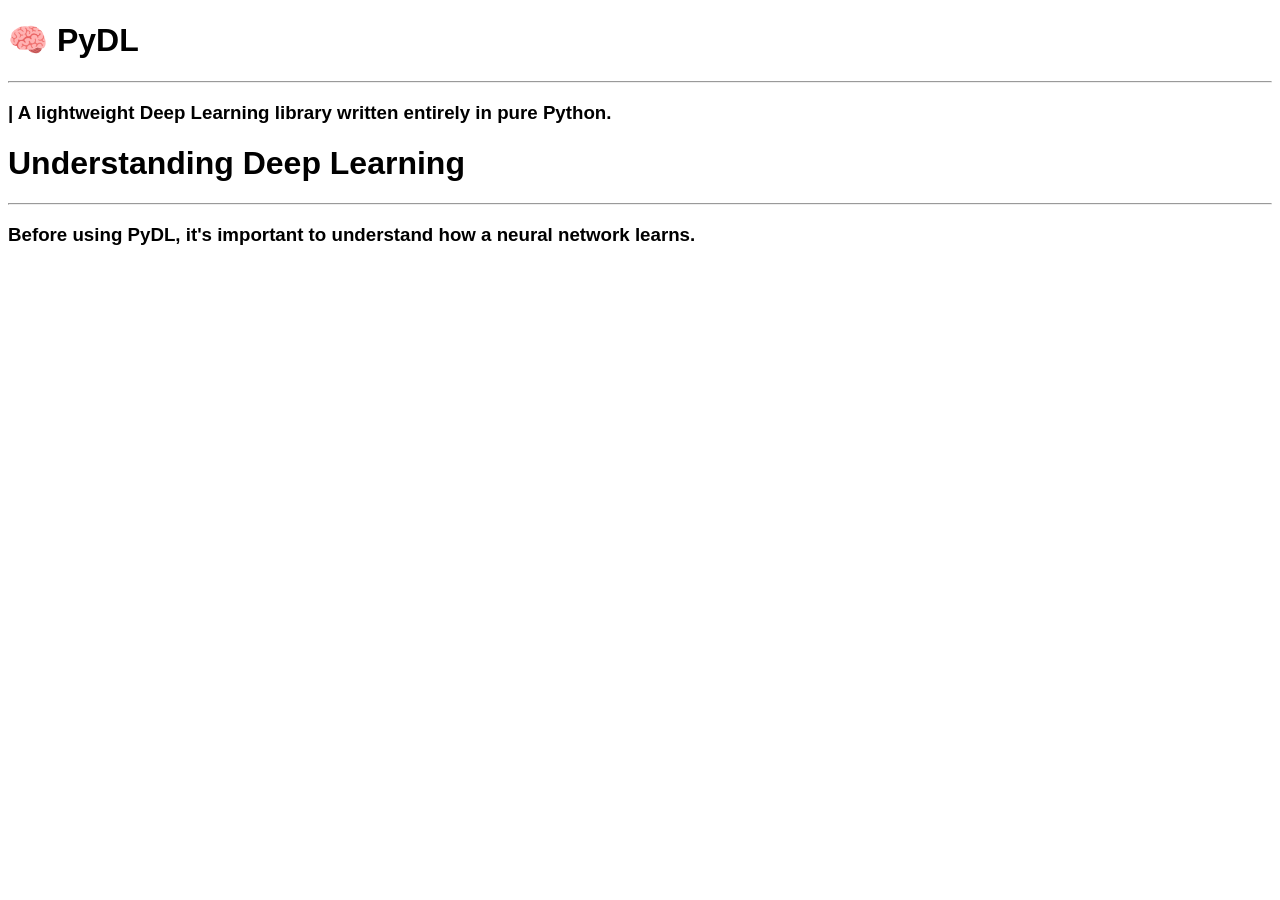
==== index.html @ 9ae1504d "Create index.html" ====
<!DOCTYPE html>
<html lang="fr">
<head>
    <meta charset="UTF-8">
    <meta name="viewport" content="width=device-width, initial-scale=1.0">
    <title>PyDL library of Deep Learning</title>
    <link rel="stylesheet" href="style.css">
</head>
<body style="font-family: Arial; font-weight: normal;">

    <h1>🧠 PyDL</h1>
    <hr>
    <h3>| A lightweight Deep Learning library written entirely in pure Python.</h3>
    <h1>Understanding Deep Learning</h1>
    <hr>
    <h3>Before using PyDL, it's important to understand how a neural network learns.</h3>

</body>
</html>
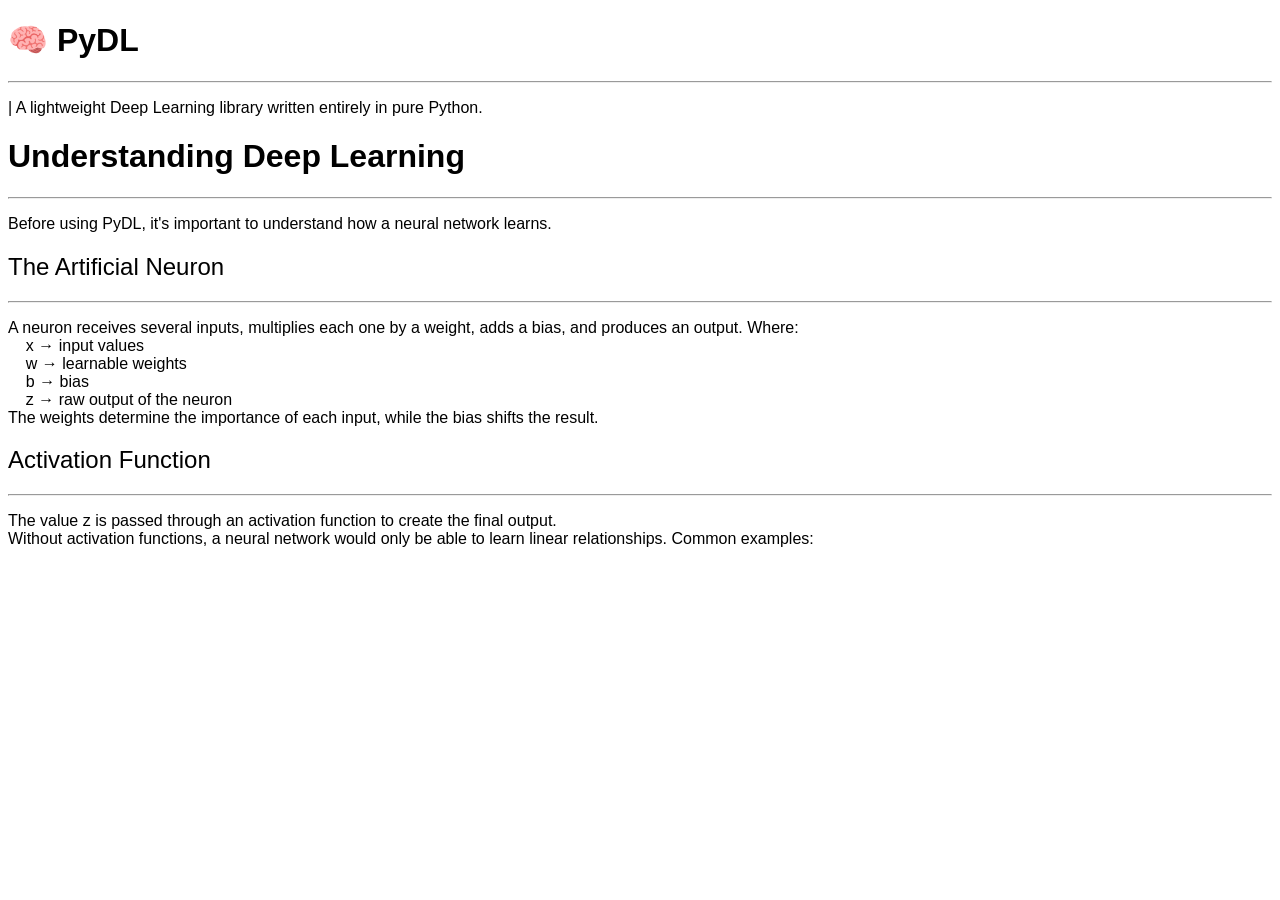
==== commit 83ab50f8: "Update index.html" ====
--- a/index.html
+++ b/index.html
@@ -10,10 +10,30 @@
 
     <h1>🧠 PyDL</h1>
     <hr>
-    <h3>| A lightweight Deep Learning library written entirely in pure Python.</h3>
+    <p>| A lightweight Deep Learning library written entirely in pure Python.</p>
     <h1>Understanding Deep Learning</h1>
     <hr>
-    <h3>Before using PyDL, it's important to understand how a neural network learns.</h3>
+    <p>Before using PyDL, it's important to understand how a neural network learns.</p>
+    <h2>The Artificial Neuron</h2>
+    <hr>
+    <p>A neuron receives several inputs, multiplies each one by a weight, adds a bias, and produces an output.
+
+        Where:<br>
+        
+        &nbsp;&nbsp;&nbsp;&nbsp;x → input values<br>
+        &nbsp;&nbsp;&nbsp;&nbsp;w → learnable weights<br>
+        &nbsp;&nbsp;&nbsp;&nbsp;b → bias<br>
+        &nbsp;&nbsp;&nbsp;&nbsp;z → raw output of the neuron<br>
+        
+        The weights determine the importance of each input, while the bias shifts the result.</p>
+    
+    <h2>Activation Function</h2>
+    <hr>
+    <p>The value z is passed through an activation function to create the final output.<br>
+
+        Without activation functions, a neural network would only be able to learn linear relationships.
+        
+        Common examples:</p>
 
 </body>
 </html>
--- a/style.css
+++ b/style.css
@@ -0,0 +1,8 @@
+bodbody {
+    font-family: Arial, sans-serif;
+    font-weight: normal;
+}
+
+h2, h3, h4, h5, h6 {
+    font-weight: normal;
+}
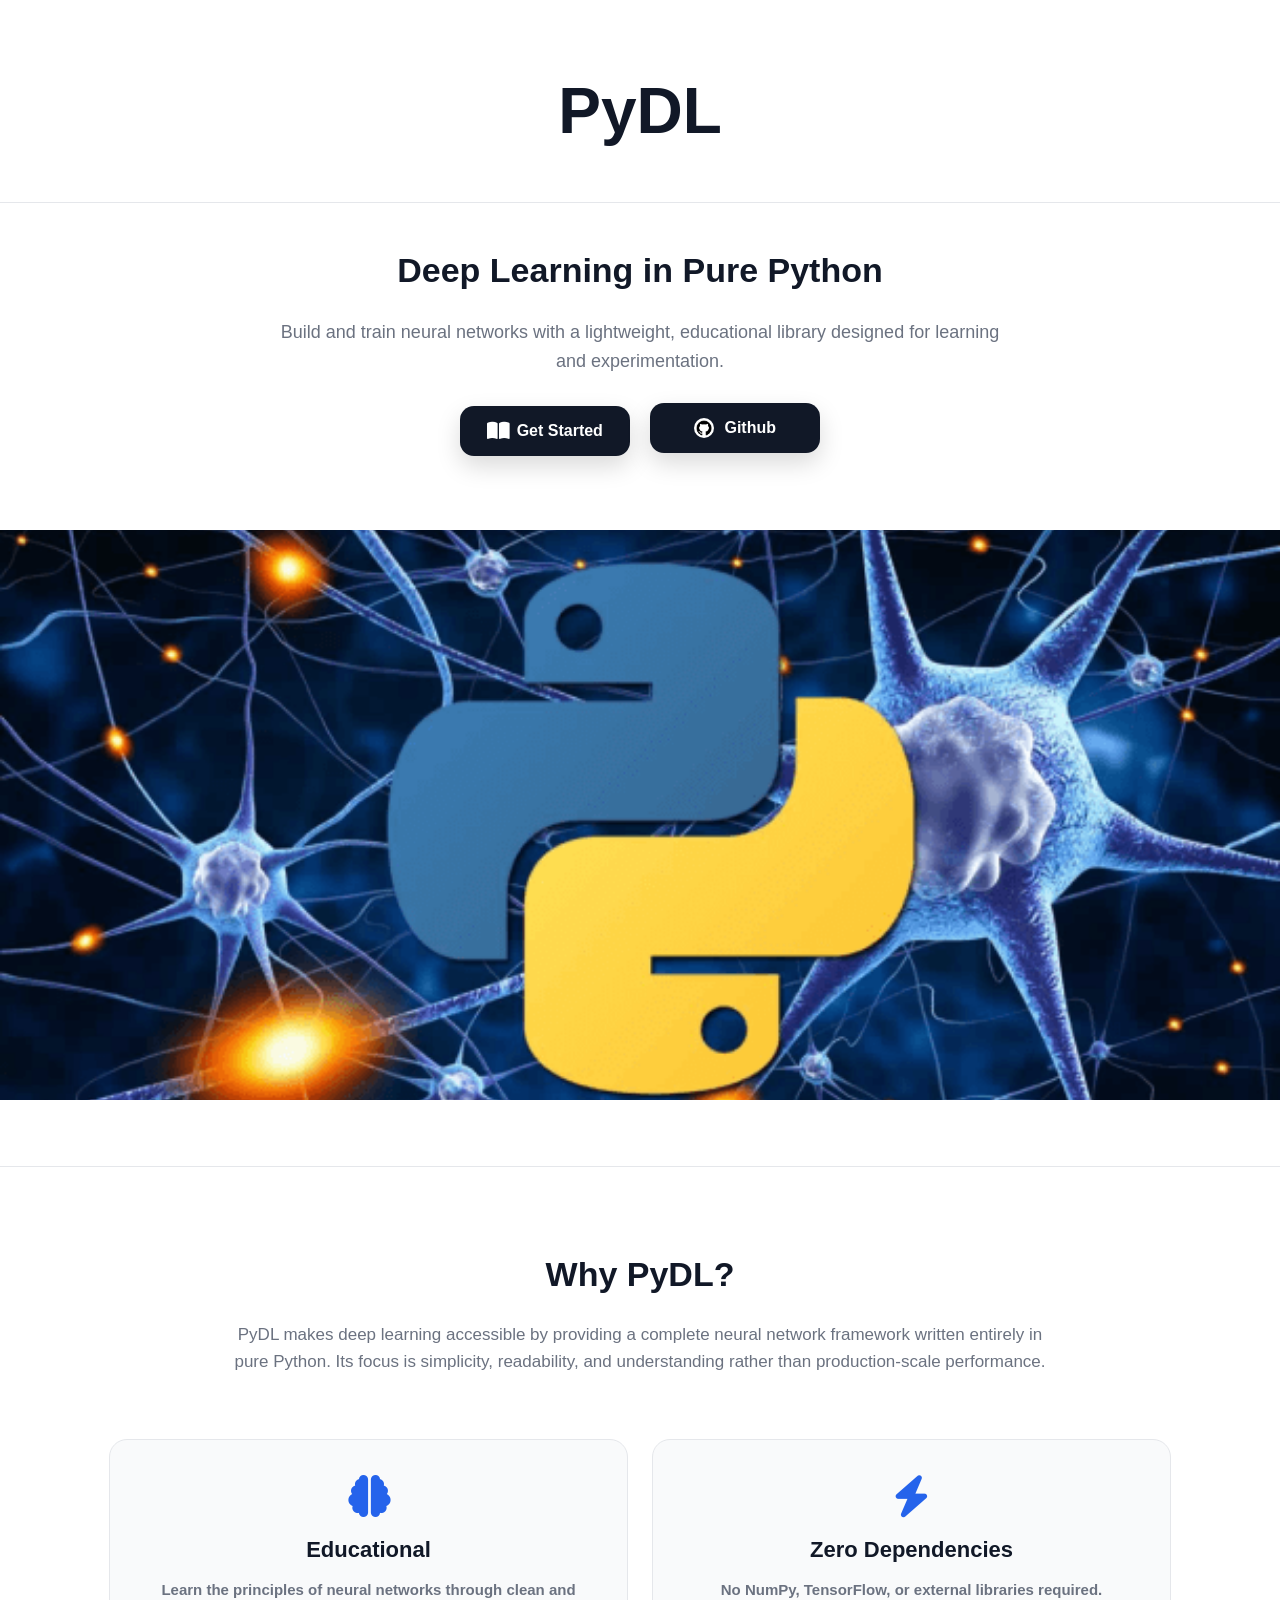
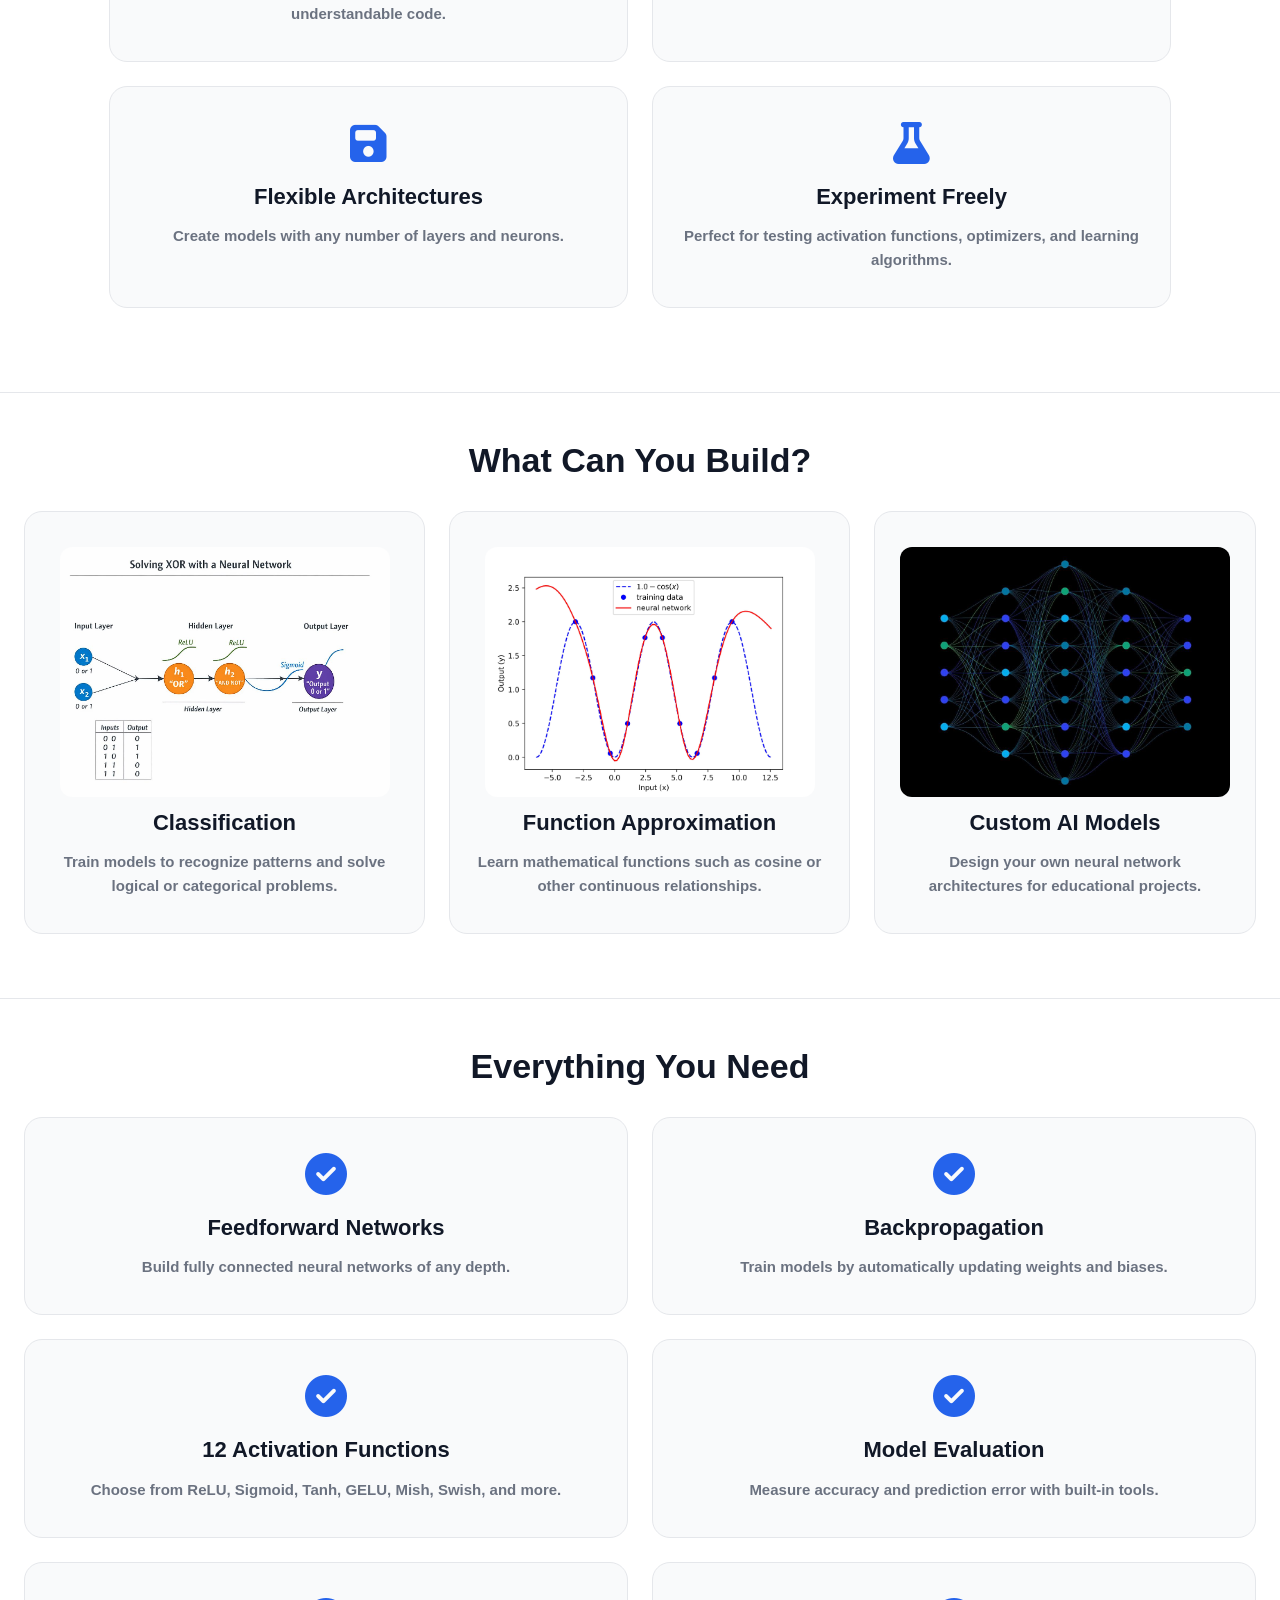
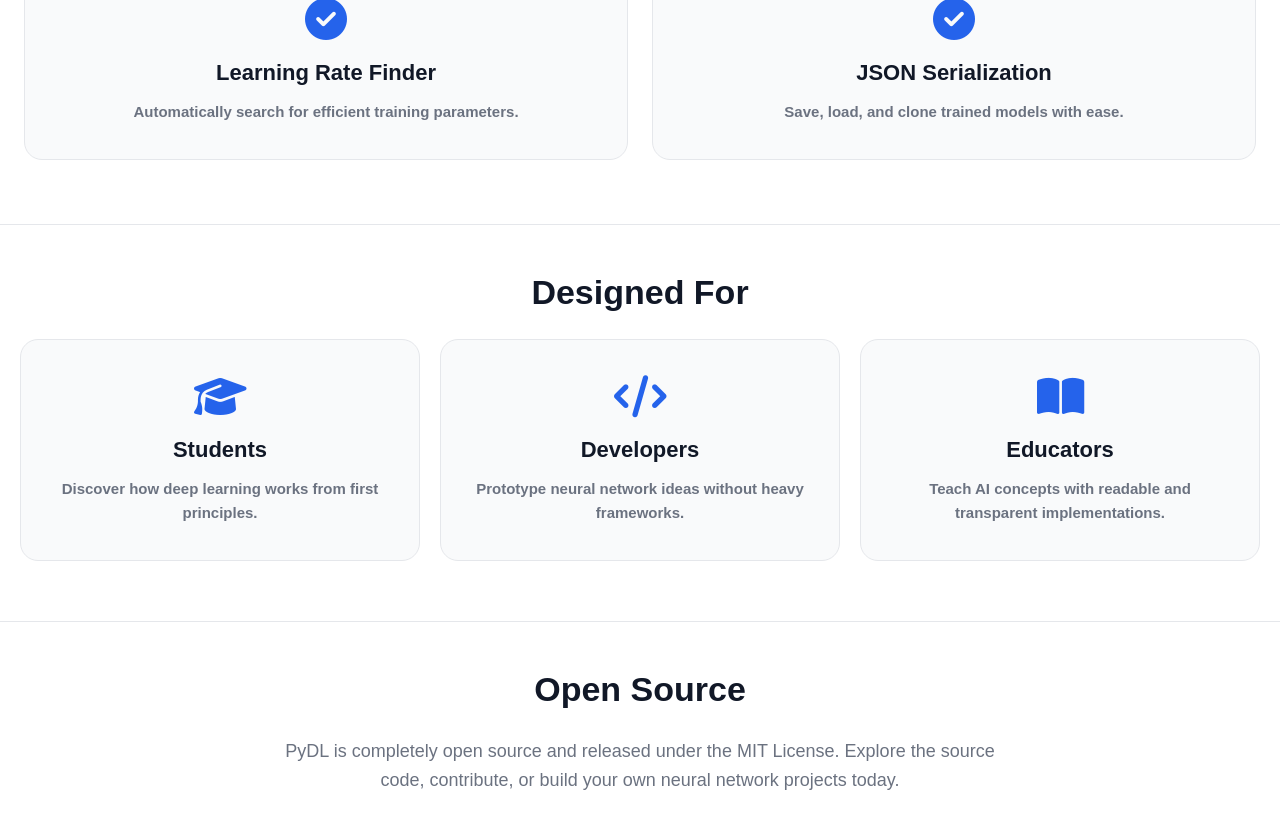
==== commit e4e1531c: "Add files via upload" ====
--- a/index.html
+++ b/index.html
@@ -1,39 +1,147 @@
-<!DOCTYPE html>
-<html lang="fr">
-<head>
-    <meta charset="UTF-8">
-    <meta name="viewport" content="width=device-width, initial-scale=1.0">
-    <title>PyDL library of Deep Learning</title>
-    <link rel="stylesheet" href="style.css">
-</head>
-<body style="font-family: Arial; font-weight: normal;">
-
-    <h1>🧠 PyDL</h1>
-    <hr>
-    <p>| A lightweight Deep Learning library written entirely in pure Python.</p>
-    <h1>Understanding Deep Learning</h1>
-    <hr>
-    <p>Before using PyDL, it's important to understand how a neural network learns.</p>
-    <h2>The Artificial Neuron</h2>
-    <hr>
-    <p>A neuron receives several inputs, multiplies each one by a weight, adds a bias, and produces an output.
-
-        Where:<br>
-        
-        &nbsp;&nbsp;&nbsp;&nbsp;x → input values<br>
-        &nbsp;&nbsp;&nbsp;&nbsp;w → learnable weights<br>
-        &nbsp;&nbsp;&nbsp;&nbsp;b → bias<br>
-        &nbsp;&nbsp;&nbsp;&nbsp;z → raw output of the neuron<br>
-        
-        The weights determine the importance of each input, while the bias shifts the result.</p>
-    
-    <h2>Activation Function</h2>
-    <hr>
-    <p>The value z is passed through an activation function to create the final output.<br>
-
-        Without activation functions, a neural network would only be able to learn linear relationships.
-        
-        Common examples:</p>
-
-</body>
-</html>
+<!DOCTYPE html>
+<html lang="fr">
+<head>
+    <meta charset="UTF-8">
+    <meta name="viewport" content="width=device-width, initial-scale=1.0">
+    <title>PyDL library Python of Deep Learning</title>
+    <link rel="stylesheet" href="style.css">
+    <link rel="stylesheet" href="https://cdnjs.cloudflare.com/ajax/libs/font-awesome/6.7.2/css/all.min.css">
+    <link rel="icon" type="image/png" href="Logoo.png">
+</head>
+<body style="font-family: Arial; font-weight: normal;">
+
+    <h1>PyDL</h1>
+    <hr>
+    <h2>Deep Learning in Pure Python</h2>
+    <p>Build and train neural networks with a lightweight, educational library designed for learning and experimentation.</p>
+    <a href="#features">
+        <button class="github-btn">
+            <i class="fa-solid fa-book-open"></i>
+            <span>Get Started</span>
+        </button>
+    </a>
+    <a href="https://github.com/Adam54-eng/PyDL-library-of-Deep-Learning">
+        <button class="github-btn">
+            <img src="logo.jpg" width="30" height="30">
+            <span>Github</span>
+        </button>
+    </a><br><br>
+    <img src="python.png" class="hero-image"><br>
+    <hr>
+
+    <section id="features">
+        <h2>Why PyDL?</h2>
+        <p>PyDL makes deep learning accessible by providing a complete neural network framework written entirely in pure Python. 
+            Its focus is simplicity, readability, and understanding rather than production-scale performance.
+        </p>
+        <table>
+            <tr>
+                <th>
+                    <i class="fa-solid fa-brain"></i>
+                    <h3>Educational</h3>
+                    <p>Learn the principles of neural networks through clean and understandable code.</p></th>
+                <th>
+                    <i class="fa-solid fa-bolt"></i>
+                    <h3>Zero Dependencies</h3>
+                    <p>No NumPy, TensorFlow, or external libraries required.</p></th>
+            </tr>
+            <tr>
+                <th>
+                    <i class="fa-solid fa-floppy-disk"></i>
+                    <h3>Flexible Architectures</h3>
+                    <p>Create models with any number of layers and neurons.</p></th>
+                <th>
+                    <i class="fa-solid fa-flask"></i>
+                    <h3>Experiment Freely</h3>
+                    <p>Perfect for testing activation functions, optimizers, and learning algorithms.</p></th>
+            </tr>
+        </table>
+    </section>
+    <hr>
+    <h2>What Can You Build?</h2>
+    <table>
+        <tr>
+            <th>
+                <img src="img1.jpg" class="build-image"><br>
+                <h3>Classification</h3>
+                <p>Train models to recognize patterns and solve logical or categorical problems.</p>
+            </th>
+            <th>
+                <img src="img2.jpg" class="build-image"><br>
+                <h3>Function Approximation</h3>
+                <p>Learn mathematical functions such as cosine or other continuous relationships.</p>
+            </th>
+            <th>
+                <img src="img3.jpg" class="build-image"><br>
+                <h3>Custom AI Models</h3>
+                <p>Design your own neural network architectures for educational projects.</p>
+            </th>
+        </tr>
+    </table>
+    <hr>
+    <h2>Everything You Need</h2>
+    <table>
+        <tr>
+            <th>
+                <i class="fa-solid fa-circle-check"></i>
+                <h3>Feedforward Networks</h3>
+                <p>Build fully connected neural networks of any depth.</p>
+            </th>
+            <th>
+                <i class="fa-solid fa-circle-check"></i>
+                <h3>Backpropagation</h3>
+                <p>Train models by automatically updating weights and biases.</p>
+            </th>
+        </tr>
+        <tr>
+            <th>
+                <i class="fa-solid fa-circle-check"></i>
+                <h3>12 Activation Functions</h3>
+                <p>Choose from ReLU, Sigmoid, Tanh, GELU, Mish, Swish, and more.</p>
+            </th>
+            <th>
+                <i class="fa-solid fa-circle-check"></i>
+                <h3>Model Evaluation</h3>
+                <p>Measure accuracy and prediction error with built-in tools.</p>
+            </th>
+        </tr>
+        <tr>
+            <th>
+                <i class="fa-solid fa-circle-check"></i>
+                <h3>Learning Rate Finder</h3>
+                <p>Automatically search for efficient training parameters.</p>
+            </th>
+            <th>
+                <i class="fa-solid fa-circle-check"></i>
+                <h3>JSON Serialization</h3>
+                <p>Save, load, and clone trained models with ease.</p>
+            </th>
+        </tr>
+    </table>
+    <hr>
+    <h2>Designed For</h2>
+    <table class="build-table">
+        <tr>
+            <th>
+                <i class="fa-solid fa-graduation-cap"></i>
+                <h3>Students</h3>
+                <p>Discover how deep learning works from first principles.</p>
+            </th>
+            <th>
+                <i class="fa-solid fa-code"></i>
+                <h3>Developers</h3>
+                <p>Prototype neural network ideas without heavy frameworks.</p>
+            </th>
+            <th>
+                <i class="fa-solid fa-book-open"></i>
+                <h3>Educators</h3>
+                <p>Teach AI concepts with readable and transparent implementations.</p>
+            </th>
+        </tr>
+    </table>
+    <hr>
+    <h2>Open Source</h2>
+    <p>PyDL is completely open source and released under the MIT License. Explore the source code, contribute, or build your own neural network projects today.</p>
+
+</body>
+</html>
--- a/style.css
+++ b/style.css
@@ -1,8 +1,309 @@
-bodbody {
+.github-btn{
+    width: 170px;      /* même largeur */
+    height: 48px;  
+    display: inline-flex;
+    align-items: center;
+    gap: 10px;
+
+    background: #000000;
+    color: white;
+    text-decoration: none;
+
+    padding: 17px 17px;
+    border-radius: 14px;
+
     font-family: Arial, sans-serif;
-    font-weight: normal;
-}
-
-h2, h3, h4, h5, h6 {
-    font-weight: normal;
-}
+    font-size: 17px;
+    font-weight: 600;
+
+    box-shadow: 0 8px 20px rgba(37, 99, 235, 0.35);
+    transition: 0.25s ease;
+}
+
+.github-btn:hover{
+    transform: translateY(-3px);
+    box-shadow: 0 14px 28px rgba(37, 99, 235, 0.45);
+    background: #1D4ED8;
+}
+
+.github-btn img,
+.github-btn i{
+    width: 17px;
+    height: 17px;
+    font-size: 20px;
+    border-radius: 50%;
+}
+
+a{
+    text-decoration: none;
+}
+
+.hero-image{
+    width: 100%;
+    height: auto;
+    display: block;
+}
+
+*{
+    margin: 0;
+    padding: 0;
+    box-sizing: border-box;
+}
+
+html{
+    scroll-behavior: smooth;
+}
+
+body{
+    font-family: Arial, Helvetica, sans-serif;
+    background: #ffffff;
+    color: #111827;
+    line-height: 1.6;
+}
+
+/* ===========================
+   Hero
+=========================== */
+
+h1{
+    font-size: 64px;
+    text-align: center;
+    margin-top: 60px;
+    font-weight: 800;
+}
+
+h2{
+    text-align: center;
+    font-size: 34px;
+    margin-top: 20px;
+    font-weight: 700;
+}
+
+body > p{
+    text-align: center;
+    max-width: 750px;
+    margin: 20px auto;
+    color: #6B7280;
+    font-size: 18px;
+}
+
+/* ===========================
+   Buttons
+=========================== */
+
+a{
+    text-decoration: none;
+}
+
+body > a{
+    display: inline-block;
+    margin: 8px;
+}
+
+body{
+    text-align: center;
+}
+
+.github-btn{
+    width: 170px;
+    height: 50px;
+
+    display: inline-flex;
+    align-items: center;
+    justify-content: center;
+    gap: 10px;
+
+    background: #111827;
+    color: white;
+
+    border: none;
+    border-radius: 14px;
+
+    font-size: 16px;
+    font-weight: 600;
+
+    cursor: pointer;
+    transition: .25s ease;
+
+    box-shadow: 0 10px 25px rgba(0,0,0,.15);
+}
+
+.github-btn:hover{
+    background: #2563EB;
+    transform: translateY(-4px);
+    box-shadow: 0 18px 35px rgba(37,99,235,.35);
+}
+
+.github-btn img,
+.github-btn i{
+    width: 20px;
+    height: 20px;
+    font-size: 20px;
+}
+
+/* ===========================
+   Hero Image
+=========================== */
+
+.hero-image{
+    width: 100%;
+    height: 570px;
+    object-fit: cover;
+    display: block;
+    margin-top: 40px;
+}
+
+.build-image{
+    width: 330px;
+    height: 250px;
+    object-fit: cover;
+    border-radius: 12px;
+}
+
+/* ===========================
+   Dividers
+=========================== */
+
+hr{
+    border: none;
+    height: 1px;
+    background: #E5E7EB;
+    margin: 40px 0;
+}
+
+/* ===========================
+   Features Section
+=========================== */
+
+#features{
+    max-width: 1150px;
+    margin: auto;
+    padding: 20px;
+    text-align: left;
+}
+
+#features h2{
+    text-align: center;
+    margin-bottom: 20px;
+}
+
+#features > p{
+    text-align: center;
+    color: #6B7280;
+    max-width: 820px;
+    margin: auto;
+    margin-bottom: 40px;
+    font-size: 17px;
+}
+
+/* ===========================
+   Feature Cards
+=========================== */
+
+table{
+    width: 100%;
+    border-collapse: separate;
+    border-spacing: 24px;
+}
+
+th{
+    width: 50%;
+    background: #F9FAFB;
+    border: 1px solid #E5E7EB;
+    border-radius: 18px;
+    padding: 35px 25px;
+    text-align: center;
+    vertical-align: top;
+    transition: .25s ease;
+}
+
+th:hover{
+    transform: translateY(-6px);
+    box-shadow: 0 14px 28px rgba(0,0,0,.08);
+    border-color: #2563EB;
+}
+
+th i{
+    font-size: 42px;
+    color: #2563EB;
+    margin-bottom: 15px;
+}
+
+th h3{
+    font-size: 22px;
+    margin-bottom: 10px;
+    color: #111827;
+}
+
+th p{
+    color: #6B7280;
+    font-size: 15px;
+    line-height: 1.6;
+}
+
+/* ===========================
+   Last Title
+=========================== */
+
+#features hr{
+    margin: 60px 0;
+}
+
+#features h2:last-child{
+    margin-top: 10px;
+}
+
+/* ===========================
+   Responsive
+=========================== */
+
+@media (max-width: 768px){
+
+    h1{
+        font-size: 46px;
+    }
+
+    h2{
+        font-size: 28px;
+    }
+
+    body > p{
+        font-size: 16px;
+        padding: 0 20px;
+    }
+
+    .hero-image{
+        height: 260px;
+    }
+
+    table,
+    tr,
+    th{
+        display: block;
+        width: 100%;
+    }
+
+    table{
+        border-spacing: 0;
+    }
+
+    th{
+        margin-bottom: 20px;
+    }
+
+    .github-btn{
+        width: 160px;
+    }
+}
+
+.build-table{
+    width: 100%;
+    table-layout: fixed;
+    border-collapse: separate;
+    border-spacing: 20px;
+}
+
+.build-table th{
+    width: 33.33%;    /* même hauteur pour les 3 cartes */
+    vertical-align: top;
+}
